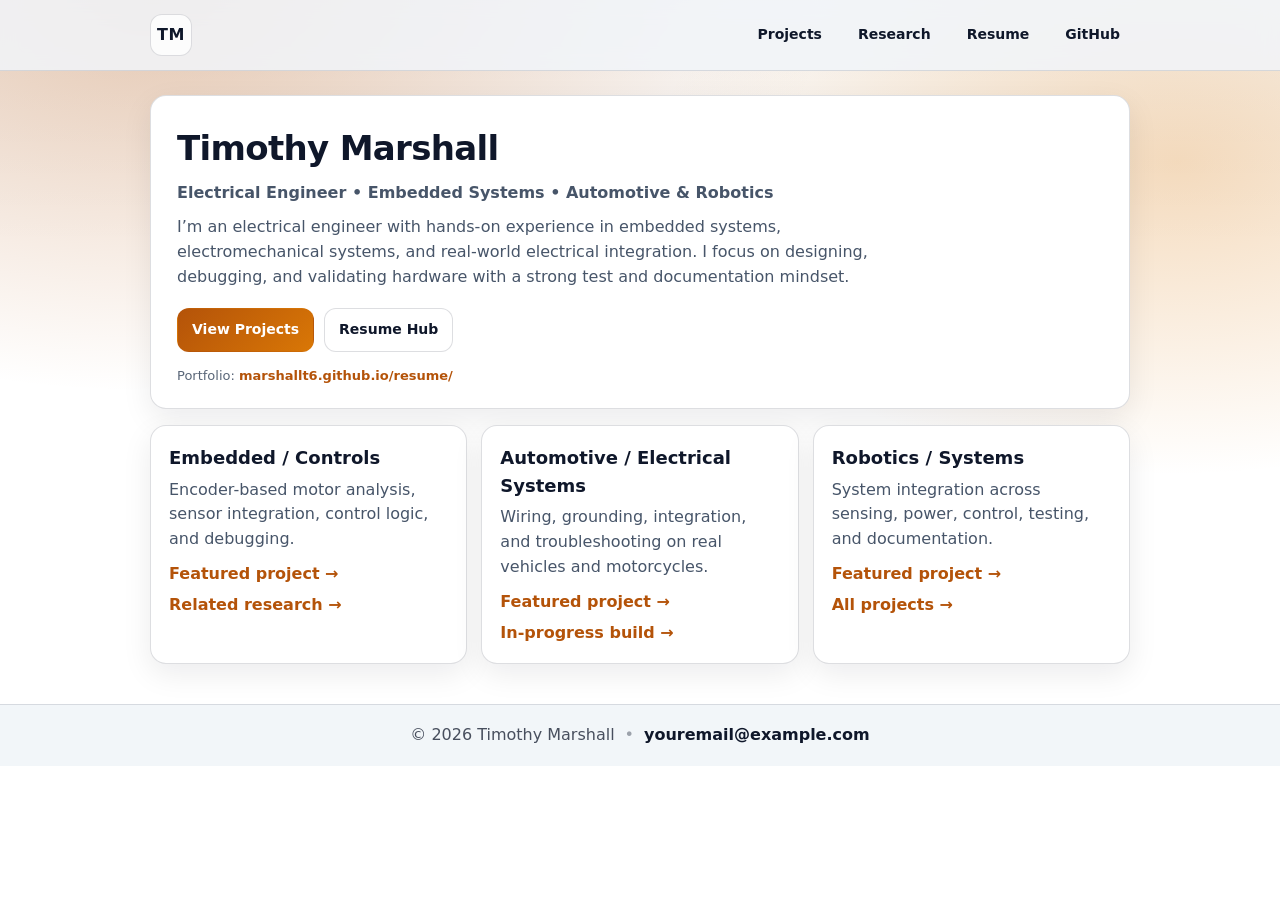
==== index.html @ 0a84f72b "Initial commit" ====
<!DOCTYPE html>
<html lang="en">
<head>
  <meta charset="UTF-8" />
  <title>Timothy Marshall | Electrical Engineer</title>
  <meta name="viewport" content="width=device-width, initial-scale=1.0" />
  <link rel="stylesheet" href="./css/style.css">
</head>

<body>
  <header class="site">
    <nav class="nav">
      <a class="brand" href="./">TM</a>

      <div class="navlinks">
        <a href="./project.html">Projects</a>
        <a href="./research.html">Research</a>
        <a href="./resume-hub.html">Resume</a>
        <a href="https://github.com/marshallt6" target="_blank" rel="noopener">GitHub</a>
      </div>
    </nav>
  </header>

  <main class="container">
    <section class="hero card">
      <h1>Timothy Marshall</h1>
      <p class="tagline">Electrical Engineer • Embedded Systems • Automotive & Robotics</p>

      <p class="summary">
        I’m an electrical engineer with hands-on experience in embedded systems,
        electromechanical systems, and real-world electrical integration.
        I focus on designing, debugging, and validating hardware with a strong
        test and documentation mindset.
      </p>

      <div class="cta">
        <a class="button primary" href="./project.html">View Projects</a>
        <a class="button" href="./resume-hub.html">Resume Hub</a>
      </div>

      <p class="meta">
        Portfolio:
        <a class="textlink" href="https://marshallt6.github.io/resume/" target="_blank" rel="noopener">
          marshallt6.github.io/resume/
        </a>
      </p>
    </section>

    <section class="grid">
      <article class="card project">
        <h2>Embedded / Controls</h2>
        <p>
          Encoder-based motor analysis, sensor integration,
          control logic, and debugging.
        </p>
        <a class="textlink" href="./projects/personal-robotics.html">
          Featured project →
        </a>
        <div style="margin-top: 6px;">
          <a class="textlink" href="./research.html">
            Related research →
          </a>
        </div>
      </article>

      <article class="card project">
        <h2>Automotive / Electrical Systems</h2>
        <p>
          Wiring, grounding, integration, and troubleshooting
          on real vehicles and motorcycles.
        </p>
        <a class="textlink" href="./projects/kz650-restomod.html">
          Featured project →
        </a>
        <div style="margin-top: 6px;">
          <a class="textlink" href="./projects/firebird-lt1.html">
            In-progress build →
          </a>
        </div>
      </article>

      <article class="card project">
        <h2>Robotics / Systems</h2>
        <p>
          System integration across sensing, power,
          control, testing, and documentation.
        </p>
        <a class="textlink" href="./projects/sar-capstone.html">
          Featured project →
        </a>
        <div style="margin-top: 6px;">
          <a class="textlink" href="./project.html">
            All projects →
          </a>
        </div>
      </article>
    </section>
  </main>

  <footer class="footer">
    <div class="container footer-inner">
      <span>© <span id="y"></span> Timothy Marshall</span>
      <span class="sep">•</span>
      <a class="textlink" href="mailto:youremail@example.com">
        youremail@example.com
      </a>
    </div>
  </footer>

  <script>
    document.getElementById("y").textContent = new Date().getFullYear();
  </script>
</body>
</html>
---- css/style.css ----
/* Theme A — Clean Minimal */
:root{
  --bg: #ffffff;
  --text: #0f172a;
  --muted: #475569;
  --border: rgba(15, 23, 42, 0.14);
  --card: #ffffff;
  --shadow: 0 10px 30px rgba(2, 6, 23, 0.08);
  --accent: #b45309;
  --accent2: #d97706;
  --radius: 16px;
  --max: 980px;
}

*{ box-sizing:border-box; }
html,body{ height:100%; }
body{
  margin:0;
  font-family: ui-sans-serif, system-ui, -apple-system, Segoe UI, Roboto, Helvetica, Arial, "Apple Color Emoji","Segoe UI Emoji";
 background:
  radial-gradient(1200px 700px at 12% 0%, color-mix(in srgb, var(--accent) 30%, transparent), transparent 56%),
  radial-gradient(900px 540px at 92% 18%, color-mix(in srgb, var(--accent2) 26%, transparent), transparent 58%),
  linear-gradient(180deg, rgba(2, 6, 23, 0.03), transparent 28%),
  var(--bg);

  color: var(--text);
  line-height: 1.55;
}


a{ color: inherit; text-decoration: none; }
a:hover{ text-decoration: underline; text-underline-offset: 4px; }

.container{
  width: min(var(--max), calc(100% - 36px));
  margin: 0 auto;
}

.site{
  position: sticky;
  top:0;
  backdrop-filter: blur(10px);
  background: rgba(241,245,249,0.85); /* light gray */
  border-bottom: 1px solid rgba(15,23,42,0.12);
  z-index: 5;
}



.nav{
  width: min(var(--max), calc(100% - 36px));
  margin: 0 auto;
  display:flex;
  align-items:center;
  justify-content:space-between;
  padding: 14px 0;
}
.brand{
  display:inline-flex;
  align-items:center;
  justify-content:center;
  width: 42px; height: 42px;
  border: 1px solid var(--border);
  border-radius: 12px;
  font-weight: 700;
  letter-spacing: 0.5px;
  background: rgba(255,255,255,0.8);
}
.navlinks{ display:flex; gap: 16px; align-items:center; }
.navlinks a{
  color: var(--muted);
  font-weight: 600;
  font-size: 14px;
  padding: 8px 10px;
  border-radius: 10px;
}
.navlinks a:hover{ background: rgba(15,23,42,0.04); text-decoration:none; }
.navlinks a.active{ color: var(--text); background: rgba(37,99,235,0.10); }
.navlinks a:hover{
  background: color-mix(in srgb, var(--accent) 10%, rgba(15,23,42,0.04));
  text-decoration:none;
}



.card{
  background: var(--card);
  border: 1px solid var(--border);
  border-radius: var(--radius);
  box-shadow: var(--shadow);
}

.hero{
  margin-top: 28px;
  padding: 26px 26px 22px;
}
h1{ margin: 0 0 6px; font-size: 34px; letter-spacing: -0.02em; }
.tagline{ margin: 0 0 10px; color: var(--muted); font-weight: 600; }
.summary{ margin: 0; color: var(--muted); max-width: 72ch; }

.cta{ display:flex; flex-wrap:wrap; gap: 10px; margin-top: 18px; }
.button{
  display:inline-flex;
  align-items:center;
  justify-content:center;
  padding: 10px 14px;
  border-radius: 12px;
  border: 1px solid var(--border);
  background: #ffffff;
  font-weight: 700;
  font-size: 14px;
  text-decoration:none !important;
}
.button:hover{ background: rgba(15,23,42,0.03); }
.button.primary{
  background: linear-gradient(135deg, var(--accent), var(--accent2));
  color: #fff;
  border-color: transparent;
}
.button.primary:hover{ filter: brightness(1.02); }

.meta{ margin: 14px 0 0; color: rgba(71,85,105,0.9); font-size: 13px; }

.grid{
  display:grid;
  grid-template-columns: repeat(3, 1fr);
  gap: 14px;
  margin: 14px 0 34px;
}

.project{ padding: 18px; }
.project h2{ margin: 0 0 6px; font-size: 18px; }
.project p{ margin: 0 0 10px; color: var(--muted); }

.textlink{ color: var(--accent); font-weight: 700; text-decoration:none !important; }
.textlink:hover{ text-decoration: underline !important; }

.footer{
  border-top: 1px solid rgba(15,23,42,0.12);
  padding: 18px 0;
  background: rgba(241,245,249,0.90);
  color: rgba(15,23,42,0.75);
}


.site a,
.footer a{
  color: var(--text);
}

.site a:hover,
.footer a:hover{
  color: var(--accent);
}


.footer-inner{ display:flex; gap:10px; align-items:center; justify-content:center; flex-wrap:wrap; }
.sep{ opacity:0.5; }

main.container{
  padding-bottom: 6px;
}

.hero{
  margin-top: 24px;
}

.grid{
  margin-top: 16px;
}

@media (max-width: 880px){
  .grid{ grid-template-columns: 1fr; }
  h1{ font-size: 30px; }
}

/* ---------------------------------------
   Dark Mode (prefers-color-scheme)
--------------------------------------- */
@media (prefers-color-scheme: dark) {
  :root{
    --bg: #020617;          /* near-black */
    --text: #e5e7eb;        /* light gray */
    --muted: #9ca3af;       /* muted gray */
    --border: rgba(255,255,255,0.10);
    --card: #020617;
    --shadow: 0 12px 36px rgba(0,0,0,0.6);

    /* Keep your A2 amber accent */
    --accent: #d97706;
    --accent2: #f59e0b;
  }

  body{
    background:
      radial-gradient(1200px 650px at 12% 0%, rgba(217,119,6,0.18), transparent 55%),
      radial-gradient(900px 520px at 92% 18%, rgba(245,158,11,0.14), transparent 58%),
      var(--bg);
  }

  .site{
    background: rgba(2,6,23,0.92);
    border-bottom: 1px solid rgba(255,255,255,0.08);
  }

  .navlinks a{
    color: var(--muted);
  }
  .navlinks a:hover{
    background: rgba(255,255,255,0.06);
    color: var(--text);
  }

  .card{
    background: rgba(2,6,23,0.96);
    border-color: rgba(255,255,255,0.10);
  }

  .button{
    background: rgba(255,255,255,0.04);
    color: var(--text);
    border-color: rgba(255,255,255,0.14);
  }

  .button:hover{
    background: rgba(255,255,255,0.08);
  }

  .button.primary{
    background: linear-gradient(135deg, var(--accent), var(--accent2));
    color: #020617;
  }

  .footer{
    background: rgba(2,6,23,0.95);
    border-top: 1px solid rgba(255,255,255,0.08);
    color: rgba(229,231,235,0.8);
  }

  .footer a{
    color: rgba(229,231,235,0.9);
  }
  .footer a:hover{
    color: var(--accent2);
  }
}
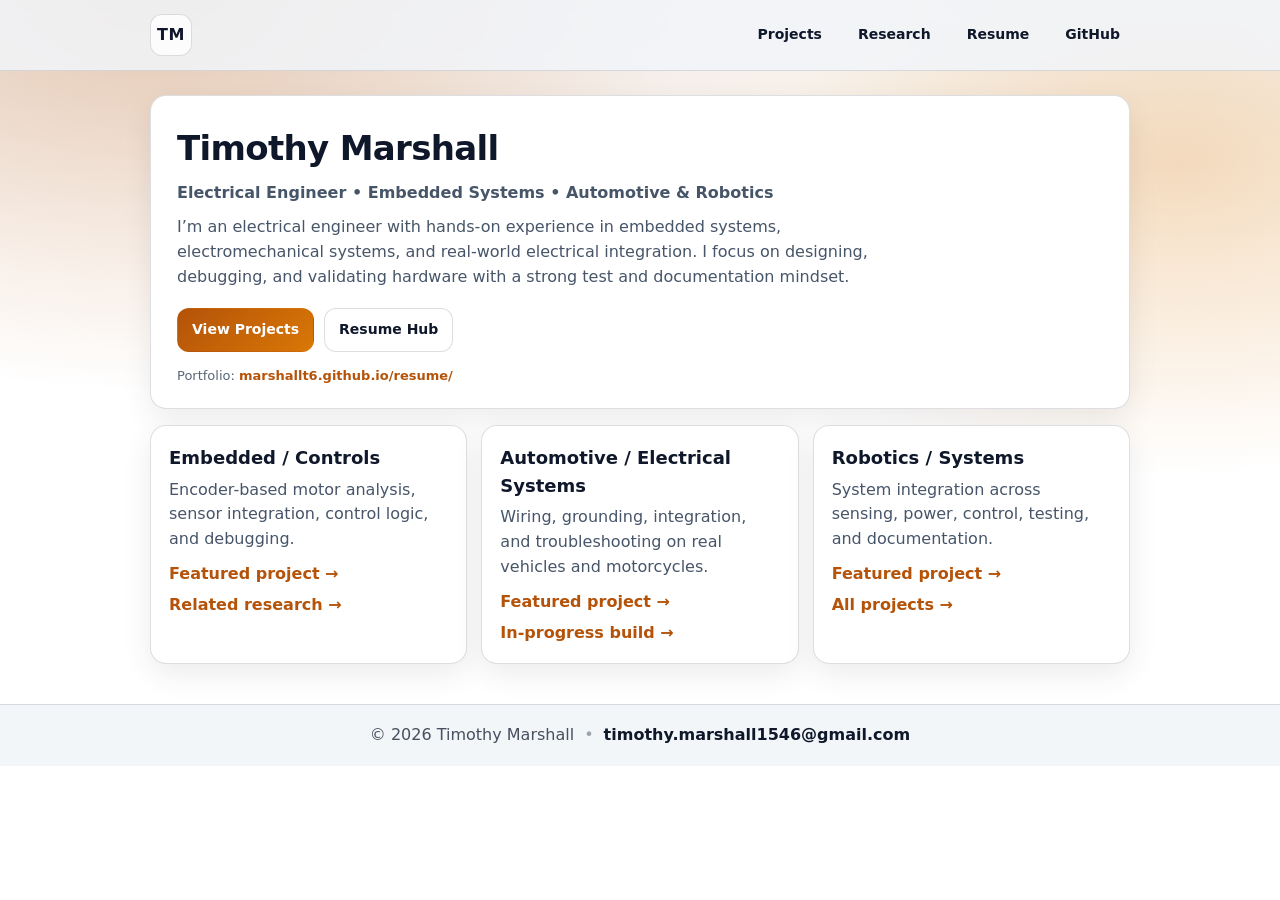
==== commit 65a8f564: "Update email address in footer" ====
--- a/index.html
+++ b/index.html
@@ -101,8 +101,8 @@
     <div class="container footer-inner">
       <span>© <span id="y"></span> Timothy Marshall</span>
       <span class="sep">•</span>
-      <a class="textlink" href="mailto:youremail@example.com">
-        youremail@example.com
+      <a class="textlink" href="mailto:timothy.marshall1546@gmail.com">
+        timothy.marshall1546@gmail.com
       </a>
     </div>
   </footer>
